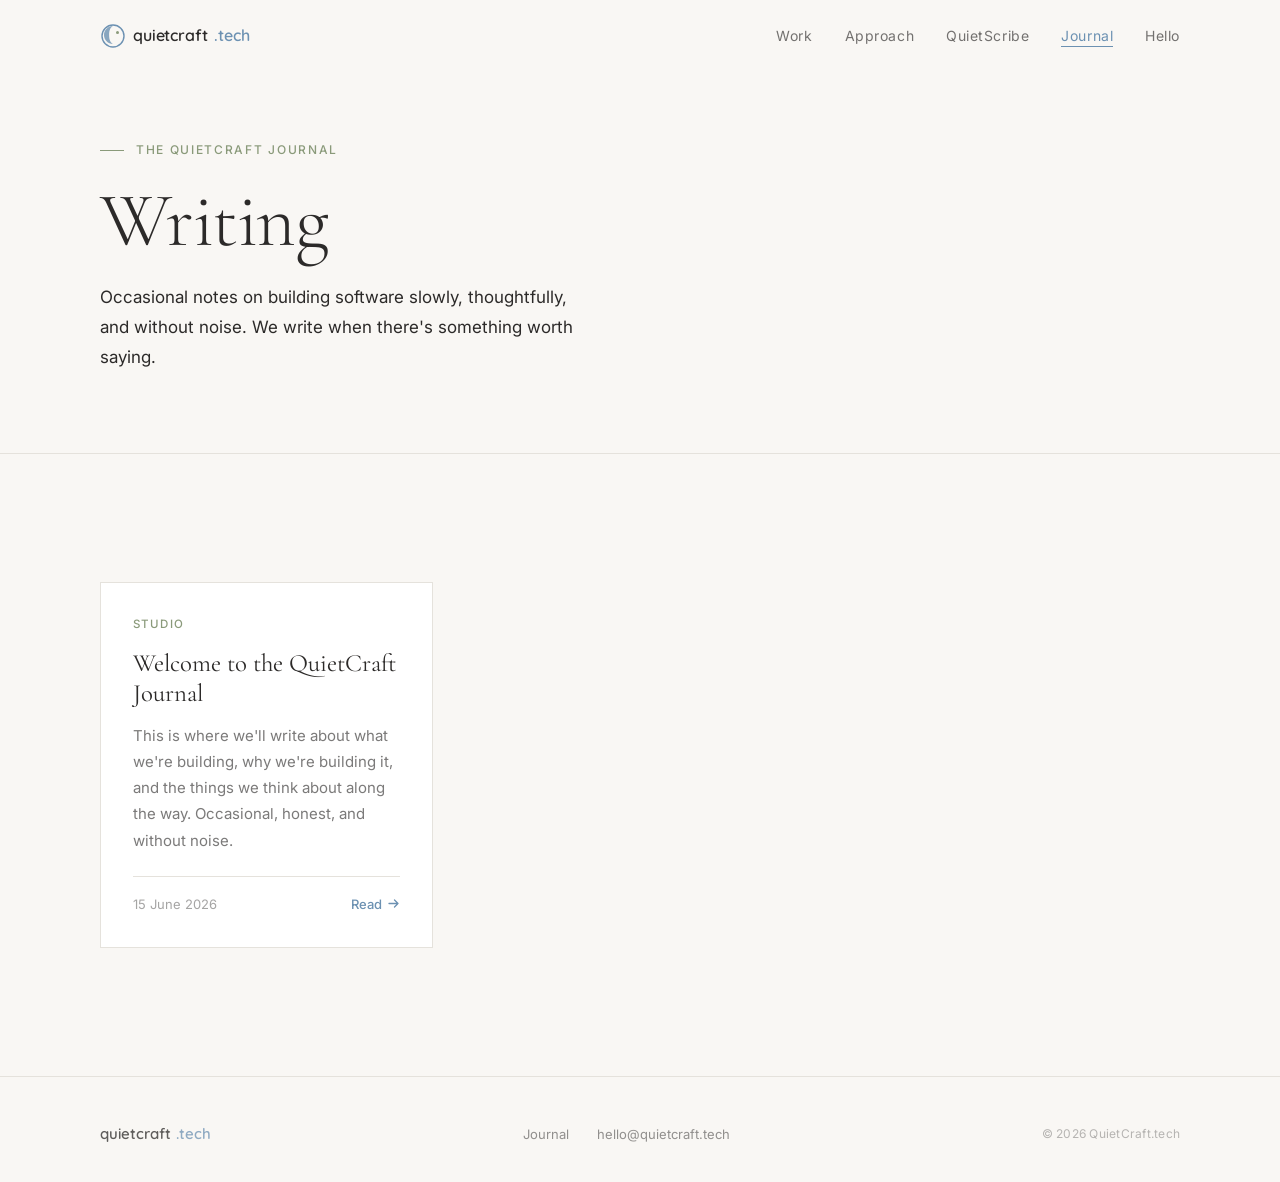
==== blog/index.html @ 8393d5da "Initial Commit Signed-off-by: Shafquat Mahbub <mahbub.shafquat@gmail.com>" ====
<!DOCTYPE html>
<html lang="en">
<head>
  <meta charset="UTF-8">
  <meta name="viewport" content="width=device-width, initial-scale=1.0">
  <title>Journal — QuietCraft.tech</title>
  <meta name="description" content="Occasional writing from QuietCraft — on software, craft, and building things quietly.">
  <meta name="theme-color" content="#F9F7F4">

  <!--
    ADDING A NEW POST — 3 steps:
    1. Copy blog/template.html  →  blog/posts/your-post-slug.html
    2. Fill in all the EDIT: markers inside that file
    3. Duplicate one of the .post-card <a> blocks below, update the
       href, title, date, tag, excerpt, and reading time
    Then commit + push — the GitHub Action deploys automatically.
  -->

  <link rel="stylesheet" href="../css/main.css">
  <link rel="stylesheet" href="../css/blog.css">
</head>
<body>

<a href="#main" class="skip-link">Skip to main content</a>

<!-- ══ NAV ═══════════════════════════════════════════ -->
<nav class="nav" id="nav" role="navigation" aria-label="Main navigation">
  <div class="container">
    <div class="nav-inner">
      <a href="../index.html" class="nav-logo" aria-label="QuietCraft.tech — home">
        <svg class="logo-icon" viewBox="0 0 26 26" fill="none" aria-hidden="true">
          <circle cx="13" cy="13" r="11" stroke="#6C91B2" stroke-width="1.4"/>
          <path d="M13 3C8.03 3 4 7.03 4 12S8.03 21 13 21C10.7 19.6 9.1 17.2 9.1 12C9.1 6.8 10.7 4.4 13 3Z"
                fill="#6C91B2" opacity="0.8"/>
          <circle cx="17.5" cy="9.5" r="1.5" fill="#8A9A7A"/>
        </svg>
        quietcraft<span class="logo-dot"> .tech</span>
      </a>
      <ul class="nav-links" role="list">
        <li><a href="../index.html#quietscribe">Work</a></li>
        <li><a href="../index.html#approach">Approach</a></li>
        <li><a href="../index.html#quietscribe">QuietScribe</a></li>
        <li><a href="index.html" class="active" aria-current="page">Journal</a></li>
        <li><a href="mailto:hello@quietcraft.tech">Hello</a></li>
      </ul>
      <button class="hamburger" id="hamburger"
              aria-label="Open navigation" aria-expanded="false">
        <span></span><span></span><span></span>
      </button>
    </div>
  </div>
</nav>

<div class="mobile-menu" id="mobile-menu"
     role="dialog" aria-label="Navigation menu" aria-modal="true">
  <a href="../index.html#quietscribe">Work</a>
  <a href="../index.html#approach">Approach</a>
  <a href="../index.html#quietscribe">QuietScribe</a>
  <a href="index.html">Journal</a>
  <a href="mailto:hello@quietcraft.tech">Hello</a>
</div>

<!-- ══ MAIN ═══════════════════════════════════════════ -->
<main id="main">

  <header class="blog-header">
    <div class="container">
      <p class="blog-kicker reveal">The QuietCraft Journal</p>
      <h1 class="blog-title reveal reveal-delay-1">Writing</h1>
      <p class="blog-desc reveal reveal-delay-2">
        Occasional notes on building software slowly, thoughtfully, and
        without noise. We write when there's something worth saying.
      </p>
    </div>
  </header>

  <section class="posts-section" aria-label="Journal posts">
    <div class="container">
      <div class="posts-grid">

        <!-- POST CARD — Welcome -->
        <a class="post-card reveal"
           href="posts/welcome-to-the-quietcraft-journal.html"
           aria-label="Read: Welcome to the QuietCraft Journal">
          <span class="post-card-tag">Studio</span>
          <h2 class="post-card-title">
            Welcome to the QuietCraft Journal
          </h2>
          <p class="post-card-excerpt">
            This is where we'll write about what we're building, why we're
            building it, and the things we think about along the way. Occasional,
            honest, and without noise.
          </p>
          <div class="post-card-footer">
            <span class="post-card-date">15 June 2026</span>
            <span class="post-card-read">
              Read
              <svg viewBox="0 0 13 13" fill="none" aria-hidden="true">
                <path d="M2 6.5H11M7.5 3L11 6.5L7.5 10"
                      stroke="currentColor" stroke-width="1.3" stroke-linecap="round" stroke-linejoin="round"/>
              </svg>
            </span>
          </div>
        </a>

        <!-- Add new post cards above this line, newest first -->

        <!-- Empty state — visible only when there are no post cards above -->
        <p class="posts-empty">
          Nothing written yet — check back soon.
        </p>

      </div>
    </div>
  </section>

</main>

<!-- ══ FOOTER ══════════════════════════════════════════ -->
<footer class="footer" role="contentinfo">
  <div class="container">
    <div class="footer-inner">
      <a href="../index.html" class="footer-logo" aria-label="QuietCraft.tech home">
        quietcraft<span class="logo-dot"> .tech</span>
      </a>
      <nav class="footer-links" aria-label="Footer navigation">
        <a href="index.html">Journal</a>
        <a href="mailto:hello@quietcraft.tech">hello@quietcraft.tech</a>
      </nav>
      <p class="footer-copy">© 2026 QuietCraft.tech</p>
    </div>
  </div>
</footer>

<script>
  const nav = document.getElementById('nav');
  window.addEventListener('scroll', () => {
    nav.classList.toggle('scrolled', window.scrollY > 40);
  }, { passive: true });

  const hamburger = document.getElementById('hamburger');
  const mobileMenu = document.getElementById('mobile-menu');
  hamburger.addEventListener('click', () => {
    const open = mobileMenu.classList.toggle('open');
    hamburger.classList.toggle('open', open);
    hamburger.setAttribute('aria-expanded', open);
    document.body.style.overflow = open ? 'hidden' : '';
  });
  mobileMenu.querySelectorAll('a').forEach(link => {
    link.addEventListener('click', () => {
      mobileMenu.classList.remove('open');
      hamburger.classList.remove('open');
      hamburger.setAttribute('aria-expanded', 'false');
      document.body.style.overflow = '';
    });
  });

  const revealObserver = new IntersectionObserver(entries => {
    entries.forEach(e => {
      if (e.isIntersecting) { e.target.classList.add('visible'); revealObserver.unobserve(e.target); }
    });
  }, { threshold: 0.1 });
  document.querySelectorAll('.reveal').forEach(el => revealObserver.observe(el));
  document.querySelectorAll('.blog-header .reveal').forEach((el, i) => {
    setTimeout(() => el.classList.add('visible'), 80 + i * 100);
  });
</script>

</body>
</html>
---- css/main.css ----
/*
  main.css — QuietCraft.tech shared styles
  Covers: fonts, variables, reset, nav, footer, buttons, utilities, animations.
  Loaded by every page on the site.
*/

@import url('https://fonts.googleapis.com/css2?family=Cormorant+Garamond:ital,wght@0,300;0,400;0,500;0,600;1,300;1,400;1,500&family=Quicksand:wght@400;500;600&family=Inter:wght@300;400;500&display=swap');

/* ── Variables ─────────────────────────────────── */
:root {
  --bg:           #F9F7F4;
  --text:         #2C2A29;
  --accent-blue:  #6C91B2;
  --accent-green: #8A9A7A;
  --hover:        #AFA9A0;
  --border:       #E5E2DC;
  --max-width:    1200px;
  --section-pad:  clamp(80px, 10vw, 140px);
  --font-head:    'Cormorant Garamond', 'Palatino Linotype', Georgia, serif;
  --font-body:    'Inter', -apple-system, BlinkMacSystemFont, sans-serif;
  --font-logo:    'Quicksand', 'Gill Sans', sans-serif;
}

/* ── Reset ─────────────────────────────────────── */
*, *::before, *::after { box-sizing: border-box; margin: 0; padding: 0; }

html {
  scroll-behavior: smooth;
  font-size: 16px;
}

@media (prefers-reduced-motion: reduce) {
  html { scroll-behavior: auto; }
  *, *::before, *::after {
    animation-duration: 0.01ms !important;
    animation-iteration-count: 1 !important;
    transition-duration: 0.01ms !important;
  }
}

body {
  background-color: var(--bg);
  color: var(--text);
  font-family: var(--font-body);
  font-weight: 400;
  line-height: 1.7;
  -webkit-font-smoothing: antialiased;
  -moz-osx-font-smoothing: grayscale;
  overflow-x: hidden;
}

a    { color: inherit; text-decoration: none; }
ul   { list-style: none; }
img, svg { display: block; max-width: 100%; }

/* ── Layout ────────────────────────────────────── */
.container {
  max-width: var(--max-width);
  margin: 0 auto;
  padding: 0 clamp(20px, 5vw, 60px);
}

.section-divider {
  width: 100%;
  height: 1px;
  background: var(--border);
}

.section-label {
  font-family: var(--font-body);
  font-size: 0.75rem;
  font-weight: 500;
  letter-spacing: 0.14em;
  text-transform: uppercase;
  color: var(--hover);
  margin-bottom: 56px;
  display: flex;
  align-items: center;
  gap: 16px;
}
.section-label::after {
  content: '';
  flex: 1;
  height: 1px;
  background: var(--border);
  max-width: 120px;
}

/* ── Accessibility ─────────────────────────────── */
.skip-link {
  position: absolute;
  top: -100%;
  left: 20px;
  background: var(--text);
  color: var(--bg);
  padding: 8px 16px;
  font-size: 0.875rem;
  z-index: 10000;
  transition: top 0.2s;
}
.skip-link:focus { top: 0; }

.sr-only {
  position: absolute;
  width: 1px;
  height: 1px;
  padding: 0;
  margin: -1px;
  overflow: hidden;
  clip: rect(0,0,0,0);
  white-space: nowrap;
  border: 0;
}

:focus-visible { outline: 2px solid var(--accent-blue); outline-offset: 3px; }

/* ── Scroll reveal ─────────────────────────────── */
.reveal {
  opacity: 0;
  transform: translateY(28px);
  transition: opacity 0.75s cubic-bezier(0.16, 1, 0.3, 1),
              transform 0.75s cubic-bezier(0.16, 1, 0.3, 1);
}
.reveal.visible         { opacity: 1; transform: translateY(0); }
.reveal-delay-1         { transition-delay: 0.1s; }
.reveal-delay-2         { transition-delay: 0.2s; }
.reveal-delay-3         { transition-delay: 0.32s; }
.reveal-delay-4         { transition-delay: 0.45s; }

/* ── Buttons ───────────────────────────────────── */
.btn-outline {
  display: inline-flex;
  align-items: center;
  gap: 10px;
  font-family: var(--font-body);
  font-size: 0.9375rem;
  font-weight: 500;
  letter-spacing: 0.02em;
  color: var(--text);
  border: 1.5px solid var(--border);
  padding: 13px 28px;
  background: transparent;
  cursor: pointer;
  transition: border-color 0.3s, background 0.3s, color 0.3s, box-shadow 0.3s;
  text-decoration: none;
}
.btn-outline:hover {
  border-color: var(--accent-blue);
  background: var(--accent-blue);
  color: white;
  box-shadow: 0 4px 20px rgba(108, 145, 178, 0.25);
}
.btn-outline svg { width: 16px; height: 16px; display: inline; transition: transform 0.3s; }
.btn-outline:hover svg { transform: translateX(4px); }

/* ── Navigation ────────────────────────────────── */
.nav {
  position: fixed;
  top: 0; left: 0; right: 0;
  z-index: 1000;
  padding: 22px 0;
  transition: background 0.4s ease, padding 0.4s ease, box-shadow 0.4s ease;
}
.nav.scrolled {
  background: rgba(249, 247, 244, 0.93);
  backdrop-filter: blur(14px);
  -webkit-backdrop-filter: blur(14px);
  padding: 14px 0;
  box-shadow: 0 1px 0 var(--border);
}
.nav-inner {
  display: flex;
  align-items: center;
  justify-content: space-between;
}
.nav-logo {
  font-family: var(--font-logo);
  font-weight: 600;
  font-size: 1rem;
  letter-spacing: -0.01em;
  color: var(--text);
  display: flex;
  align-items: center;
  gap: 7px;
  text-decoration: none;
}
.nav-logo .logo-icon   { width: 26px; height: 26px; flex-shrink: 0; }
.nav-logo .logo-dot    { color: var(--accent-blue); }

.nav-links {
  display: flex;
  align-items: center;
  gap: 32px;
}
.nav-links a {
  font-size: 0.875rem;
  font-weight: 400;
  letter-spacing: 0.04em;
  color: var(--text);
  opacity: 0.65;
  transition: opacity 0.25s, color 0.25s;
  position: relative;
  text-decoration: none;
}
.nav-links a::after {
  content: '';
  position: absolute;
  bottom: -3px; left: 0;
  width: 0; height: 1px;
  background: var(--accent-blue);
  transition: width 0.3s ease;
}
.nav-links a:hover,
.nav-links a.active     { opacity: 1; color: var(--accent-blue); }
.nav-links a:hover::after,
.nav-links a.active::after { width: 100%; }

/* Hamburger */
.hamburger {
  display: none;
  flex-direction: column;
  gap: 5px;
  cursor: pointer;
  background: none;
  border: none;
  padding: 4px;
}
.hamburger span {
  display: block;
  width: 22px;
  height: 1.5px;
  background: var(--text);
  transition: transform 0.3s ease, opacity 0.3s ease;
  transform-origin: center;
}
.hamburger.open span:nth-child(1) { transform: translateY(6.5px) rotate(45deg); }
.hamburger.open span:nth-child(2) { opacity: 0; }
.hamburger.open span:nth-child(3) { transform: translateY(-6.5px) rotate(-45deg); }

/* Mobile drawer */
.mobile-menu {
  display: none;
  position: fixed;
  inset: 0;
  background: var(--bg);
  z-index: 999;
  flex-direction: column;
  align-items: center;
  justify-content: center;
  gap: 36px;
  opacity: 0;
  pointer-events: none;
  transition: opacity 0.3s ease;
}
.mobile-menu.open { opacity: 1; pointer-events: all; }
.mobile-menu a {
  font-family: var(--font-head);
  font-size: 2.6rem;
  font-weight: 300;
  letter-spacing: 0.01em;
  color: var(--text);
  opacity: 0.8;
  transition: color 0.2s, opacity 0.2s;
  text-decoration: none;
}
.mobile-menu a:hover { color: var(--accent-blue); opacity: 1; }

@media (max-width: 768px) {
  .nav-links  { display: none; }
  .hamburger  { display: flex; }
  .mobile-menu { display: flex; }
}

/* ── Footer ────────────────────────────────────── */
.footer {
  border-top: 1px solid var(--border);
  padding: 44px 0 36px;
}
.footer-inner {
  display: flex;
  align-items: center;
  justify-content: space-between;
  gap: 24px;
  flex-wrap: wrap;
}
.footer-logo {
  font-family: var(--font-logo);
  font-weight: 600;
  font-size: 0.9375rem;
  color: var(--text);
  opacity: 0.75;
  text-decoration: none;
  display: flex;
  align-items: center;
  gap: 5px;
}
.footer-logo .logo-dot { color: var(--accent-blue); opacity: 1; }
.footer-links { display: flex; gap: 28px; align-items: center; flex-wrap: wrap; }
.footer-links a {
  font-size: 0.8125rem;
  color: var(--text);
  opacity: 0.5;
  transition: opacity 0.25s, color 0.25s;
  text-decoration: none;
}
.footer-links a:hover { opacity: 1; color: var(--accent-blue); }
.footer-copy {
  font-size: 0.75rem;
  color: var(--text);
  opacity: 0.32;
  letter-spacing: 0.02em;
}

@media (max-width: 640px) {
  .footer-inner { flex-direction: column; align-items: flex-start; gap: 16px; }
}
---- css/blog.css ----
/*
  blog.css — QuietCraft.tech journal styles
  Loaded by blog/index.html, blog/template.html, and all blog/posts/*.html pages.
  Requires main.css to be loaded first.
*/

/* ── Blog index header ─────────────────────────── */
.blog-header {
  padding-top: 140px;
  padding-bottom: 80px;
  border-bottom: 1px solid var(--border);
}
.blog-kicker {
  font-size: 0.75rem;
  font-weight: 500;
  letter-spacing: 0.14em;
  text-transform: uppercase;
  color: var(--accent-green);
  margin-bottom: 20px;
  display: flex;
  align-items: center;
  gap: 12px;
}
.blog-kicker::before {
  content: '';
  display: block;
  width: 24px;
  height: 1px;
  background: var(--accent-green);
}
.blog-title {
  font-family: var(--font-head);
  font-size: clamp(2.8rem, 6vw, 5rem);
  font-weight: 300;
  letter-spacing: -0.02em;
  line-height: 1.08;
  margin-bottom: 20px;
}
.blog-desc {
  font-size: 1.0625rem;
  line-height: 1.75;
  opacity: 0.62;
  max-width: 480px;
}

/* ── Posts grid ────────────────────────────────── */
.posts-section { padding: var(--section-pad) 0; }
.posts-grid {
  display: grid;
  grid-template-columns: repeat(auto-fill, minmax(320px, 1fr));
  gap: 40px;
}

.post-card {
  display: flex;
  flex-direction: column;
  gap: 14px;
  padding: 32px;
  border: 1px solid var(--border);
  background: white;
  transition: box-shadow 0.35s ease, transform 0.35s ease;
  text-decoration: none;
  color: inherit;
}
.post-card:hover {
  box-shadow: 0 6px 32px rgba(0,0,0,0.07);
  transform: translateY(-3px);
}

.post-card-tag {
  font-size: 0.7188rem;
  font-weight: 500;
  letter-spacing: 0.1em;
  text-transform: uppercase;
  color: var(--accent-green);
}
.post-card-title {
  font-family: var(--font-head);
  font-size: 1.55rem;
  font-weight: 400;
  line-height: 1.22;
  color: var(--text);
}
.post-card-excerpt {
  font-size: 0.9375rem;
  line-height: 1.75;
  opacity: 0.62;
  flex: 1;
}
.post-card-footer {
  display: flex;
  align-items: center;
  justify-content: space-between;
  margin-top: 8px;
  padding-top: 16px;
  border-top: 1px solid var(--border);
  font-size: 0.8125rem;
}
.post-card-date { opacity: 0.42; }
.post-card-read {
  color: var(--accent-blue);
  font-weight: 500;
  display: flex;
  align-items: center;
  gap: 5px;
  opacity: 1;
}
.post-card-read svg { width: 13px; height: 13px; transition: transform 0.25s; }
.post-card:hover .post-card-read svg { transform: translateX(3px); }

/* Empty state — shown via :has() when no .post-card siblings exist */
.posts-empty {
  display: none;
  grid-column: 1 / -1;
  text-align: center;
  padding: 80px 0;
  font-family: var(--font-head);
  font-size: 1.5rem;
  font-style: italic;
  opacity: 0.35;
}
.posts-grid:not(:has(.post-card)) .posts-empty {
  display: block;
}

@media (max-width: 640px) {
  .posts-grid { grid-template-columns: 1fr; gap: 24px; }
}

/* ── Article layout ────────────────────────────── */
.article-wrap {
  padding-top: 130px;
  padding-bottom: var(--section-pad);
}

/* Back link */
.article-back {
  display: inline-flex;
  align-items: center;
  gap: 8px;
  font-size: 0.875rem;
  color: var(--text);
  opacity: 0.48;
  margin-bottom: 56px;
  transition: opacity 0.2s, color 0.2s;
  text-decoration: none;
}
.article-back:hover { opacity: 1; color: var(--accent-blue); }
.article-back svg   { width: 14px; height: 14px; }

/* Header */
.article-header { margin-bottom: 60px; max-width: 820px; }
.article-tag {
  display: inline-block;
  font-size: 0.75rem;
  font-weight: 500;
  letter-spacing: 0.1em;
  text-transform: uppercase;
  color: var(--accent-green);
  margin-bottom: 18px;
}
.article-title {
  font-family: var(--font-head);
  font-size: clamp(2.2rem, 5vw, 4rem);
  font-weight: 300;
  line-height: 1.1;
  letter-spacing: -0.01em;
  margin-bottom: 24px;
}
.article-meta {
  display: flex;
  align-items: center;
  gap: 16px;
  font-size: 0.875rem;
  color: var(--text);
  opacity: 0.45;
  flex-wrap: wrap;
}
.meta-dot {
  width: 3px;
  height: 3px;
  border-radius: 50%;
  background: currentColor;
  opacity: 0.5;
}

.article-rule {
  height: 1px;
  background: var(--border);
  margin: 40px 0;
  max-width: 820px;
}

/* Body prose */
.article-body {
  max-width: 680px;
  font-size: 1.0625rem;
  line-height: 1.85;
}
.article-body > * + * { margin-top: 1.55em; }

.article-body p          { }
.article-body h2 {
  font-family: var(--font-head);
  font-size: 1.8rem;
  font-weight: 400;
  line-height: 1.18;
  letter-spacing: -0.01em;
  margin-top: 2.5em;
  margin-bottom: -0.5em;
}
.article-body h3 {
  font-family: var(--font-head);
  font-size: 1.35rem;
  font-weight: 400;
  line-height: 1.25;
  margin-top: 2em;
  margin-bottom: -0.6em;
}
.article-body a {
  color: var(--accent-blue);
  text-decoration: underline;
  text-underline-offset: 3px;
  text-decoration-thickness: 1px;
  transition: color 0.2s;
}
.article-body a:hover { color: #5a7d9e; }

.article-body ul,
.article-body ol {
  padding-left: 1.5em;
  list-style: revert;
}
.article-body li + li { margin-top: 0.5em; }

.article-body hr {
  border: none;
  height: 1px;
  background: var(--border);
  margin: 3em 0;
}
.article-body strong { font-weight: 600; }
.article-body em     { font-style: italic; }

.article-body img {
  max-width: 100%;
  height: auto;
  border: 1px solid var(--border);
}

/* Pull quote */
.article-body blockquote {
  margin: 0.5em 0;
  padding: 24px 32px;
  border-left: 2px solid var(--accent-blue);
  background: rgba(108, 145, 178, 0.05);
  font-family: var(--font-head);
  font-size: 1.3rem;
  font-style: italic;
  font-weight: 300;
  line-height: 1.5;
}
.article-body blockquote > * + * { margin-top: 0; }

/* Inline code */
.article-body code {
  font-family: 'Courier New', Courier, monospace;
  font-size: 0.875em;
  background: rgba(0,0,0,0.04);
  padding: 0.15em 0.4em;
  border: 1px solid var(--border);
}
/* Code blocks */
.article-body pre {
  background: var(--text);
  color: #f0ede8;
  padding: 24px;
  overflow-x: auto;
  font-size: 0.875rem;
  line-height: 1.65;
}
.article-body pre code {
  background: none;
  border: none;
  padding: 0;
  font-size: inherit;
  color: inherit;
}

/* ── Article footer ────────────────────────────── */
.article-footer {
  max-width: 680px;
  margin-top: 80px;
  padding-top: 40px;
  border-top: 1px solid var(--border);
}
.article-footer-label {
  font-size: 0.75rem;
  font-weight: 500;
  letter-spacing: 0.1em;
  text-transform: uppercase;
  color: var(--hover);
  margin-bottom: 12px;
}
.article-author {
  font-size: 0.9375rem;
  line-height: 1.7;
  opacity: 0.62;
}
.article-author strong {
  display: block;
  font-weight: 500;
  font-size: 1rem;
  color: var(--text);
  opacity: 1;
  margin-bottom: 2px;
}

/* ── Post nav (prev / next) ────────────────────── */
.post-nav {
  display: flex;
  gap: 24px;
  margin-top: 56px;
  padding-top: 40px;
  border-top: 1px solid var(--border);
  max-width: 680px;
}
.post-nav-prev { margin-right: auto; }
.post-nav-next { margin-left: auto; text-align: right; }

.post-nav a {
  display: flex;
  flex-direction: column;
  gap: 6px;
  max-width: 280px;
  opacity: 0.55;
  transition: opacity 0.2s;
  text-decoration: none;
}
.post-nav a:hover  { opacity: 1; }
.post-nav-label {
  font-size: 0.75rem;
  font-weight: 500;
  letter-spacing: 0.08em;
  text-transform: uppercase;
  color: var(--hover);
}
.post-nav-title {
  font-family: var(--font-head);
  font-size: 1.1rem;
  line-height: 1.3;
  color: var(--text);
}

@media (max-width: 640px) {
  .post-nav          { flex-direction: column; }
  .post-nav-next     { text-align: left; margin-left: 0; }
  .article-title     { font-size: 2rem; }
  .article-body      { font-size: 1rem; }
}
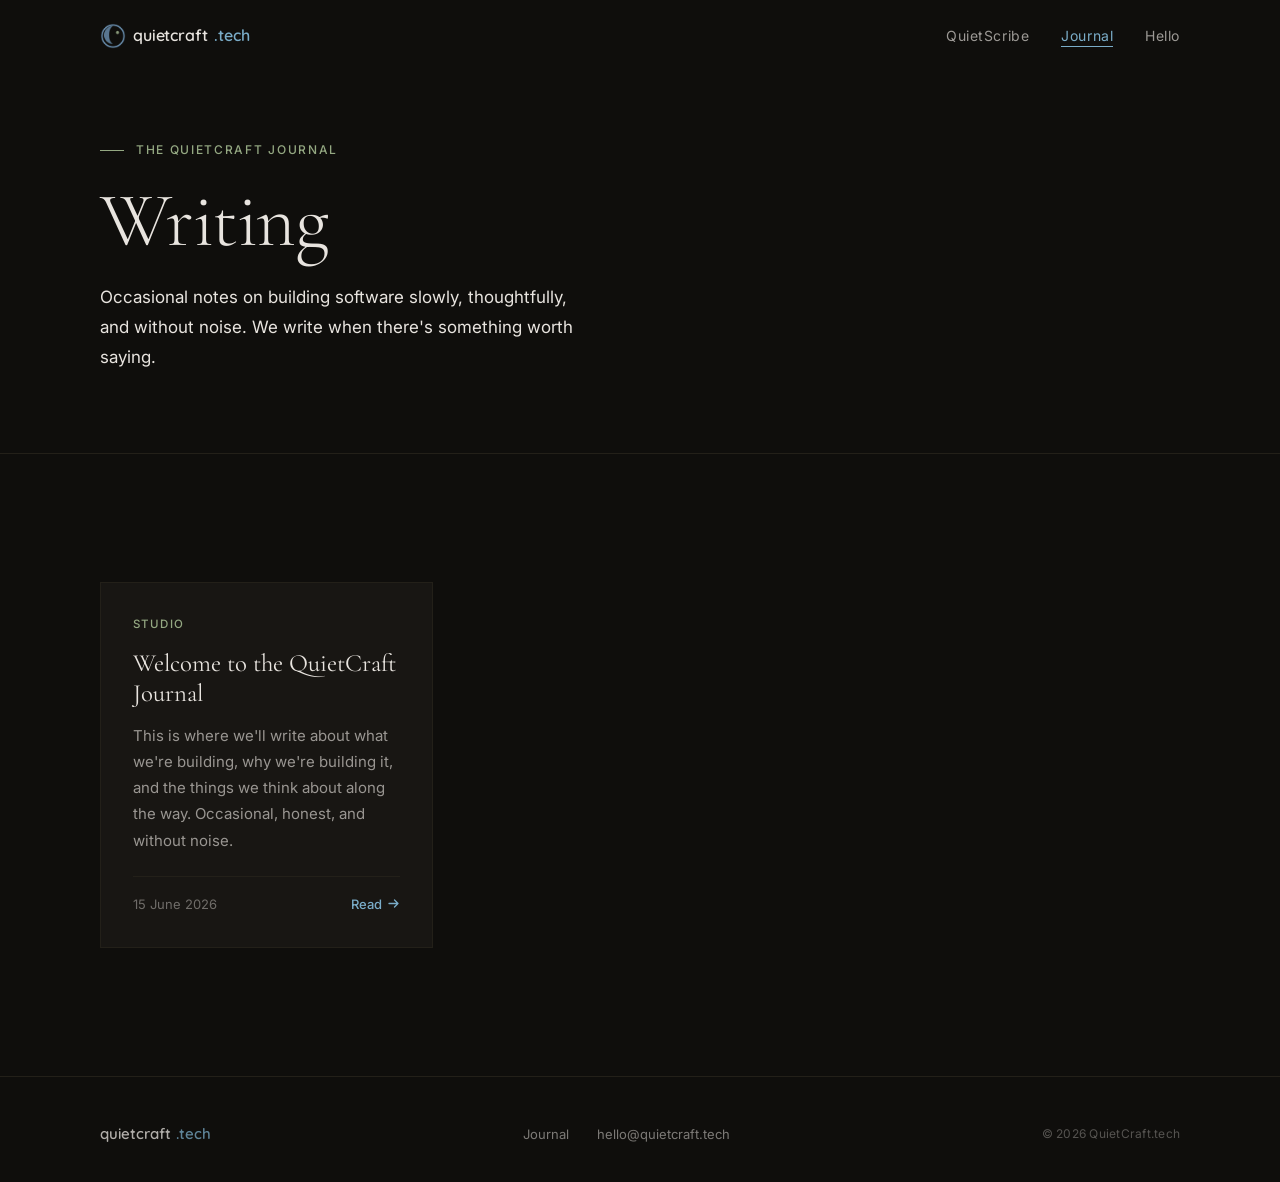
==== commit 86224876: "Align blog pages with dark-first theme Flipped main.css and blog.css to always-dark (matching the ne" ====
--- a/blog/index.html
+++ b/blog/index.html
@@ -5,7 +5,8 @@
   <meta name="viewport" content="width=device-width, initial-scale=1.0">
   <title>Journal — QuietCraft.tech</title>
   <meta name="description" content="Occasional writing from QuietCraft — on software, craft, and building things quietly.">
-  <meta name="theme-color" content="#F9F7F4">
+  <meta name="theme-color" content="#0F0E0C">
+  <meta name="color-scheme" content="dark">
 
   <!--
     ADDING A NEW POST — 3 steps:
@@ -28,17 +29,10 @@
   <div class="container">
     <div class="nav-inner">
       <a href="../index.html" class="nav-logo" aria-label="QuietCraft.tech — home">
-        <svg class="logo-icon" viewBox="0 0 26 26" fill="none" aria-hidden="true">
-          <circle cx="13" cy="13" r="11" stroke="#6C91B2" stroke-width="1.4"/>
-          <path d="M13 3C8.03 3 4 7.03 4 12S8.03 21 13 21C10.7 19.6 9.1 17.2 9.1 12C9.1 6.8 10.7 4.4 13 3Z"
-                fill="#6C91B2" opacity="0.8"/>
-          <circle cx="17.5" cy="9.5" r="1.5" fill="#8A9A7A"/>
-        </svg>
+        <img src="../assets/logo/logo-icon.png" alt="" width="26" height="26">
         quietcraft<span class="logo-dot"> .tech</span>
       </a>
       <ul class="nav-links" role="list">
-        <li><a href="../index.html#quietscribe">Work</a></li>
-        <li><a href="../index.html#approach">Approach</a></li>
         <li><a href="../index.html#quietscribe">QuietScribe</a></li>
         <li><a href="index.html" class="active" aria-current="page">Journal</a></li>
         <li><a href="mailto:hello@quietcraft.tech">Hello</a></li>
@@ -53,8 +47,6 @@
 
 <div class="mobile-menu" id="mobile-menu"
      role="dialog" aria-label="Navigation menu" aria-modal="true">
-  <a href="../index.html#quietscribe">Work</a>
-  <a href="../index.html#approach">Approach</a>
   <a href="../index.html#quietscribe">QuietScribe</a>
   <a href="index.html">Journal</a>
   <a href="mailto:hello@quietcraft.tech">Hello</a>
--- a/css/main.css
+++ b/css/main.css
@@ -8,12 +8,14 @@
 
 /* ── Variables ─────────────────────────────────── */
 :root {
-  --bg:           #F9F7F4;
-  --text:         #2C2A29;
-  --accent-blue:  #6C91B2;
-  --accent-green: #8A9A7A;
-  --hover:        #AFA9A0;
-  --border:       #E5E2DC;
+  color-scheme:   dark;
+  --bg:           #0F0E0C;
+  --surface:      #181613;
+  --text:         #E8E4DF;
+  --accent-blue:  #7AACC8;
+  --accent-green: #94A882;
+  --hover:        #7A756F;
+  --border:       #232019;
   --max-width:    1200px;
   --section-pad:  clamp(80px, 10vw, 140px);
   --font-head:    'Cormorant Garamond', 'Palatino Linotype', Georgia, serif;
@@ -162,9 +164,9 @@
   transition: background 0.4s ease, padding 0.4s ease, box-shadow 0.4s ease;
 }
 .nav.scrolled {
-  background: rgba(249, 247, 244, 0.93);
-  backdrop-filter: blur(14px);
-  -webkit-backdrop-filter: blur(14px);
+  background: rgba(15, 14, 12, 0.92);
+  backdrop-filter: blur(18px);
+  -webkit-backdrop-filter: blur(18px);
   padding: 14px 0;
   box-shadow: 0 1px 0 var(--border);
 }
@@ -186,6 +188,11 @@
 }
 .nav-logo .logo-icon   { width: 26px; height: 26px; flex-shrink: 0; }
 .nav-logo .logo-dot    { color: var(--accent-blue); }
+
+/* Logo SVG — CSS props override SVG presentation attrs; inherit dark-mode vars */
+.logo-icon > circle:first-child { stroke: var(--accent-blue); }
+.logo-icon > path               { fill:   var(--accent-blue); }
+.logo-icon > circle:last-child  { fill:   var(--accent-green); }
 
 .nav-links {
   display: flex;
@@ -314,3 +321,6 @@
 @media (max-width: 640px) {
   .footer-inner { flex-direction: column; align-items: flex-start; gap: 16px; }
 }
+
+/* nav-logo img sizing (used on blog pages) */
+.nav-logo img { width: 26px; height: 26px; object-fit: contain; }
--- a/css/blog.css
+++ b/css/blog.css
@@ -57,13 +57,13 @@
   gap: 14px;
   padding: 32px;
   border: 1px solid var(--border);
-  background: white;
+  background: var(--surface);
   transition: box-shadow 0.35s ease, transform 0.35s ease;
   text-decoration: none;
   color: inherit;
 }
 .post-card:hover {
-  box-shadow: 0 6px 32px rgba(0,0,0,0.07);
+  box-shadow: 0 6px 32px rgba(0,0,0,0.4);
   transform: translateY(-3px);
 }
 
@@ -253,7 +253,7 @@
   margin: 0.5em 0;
   padding: 24px 32px;
   border-left: 2px solid var(--accent-blue);
-  background: rgba(108, 145, 178, 0.05);
+  background: rgba(122, 172, 200, 0.08);
   font-family: var(--font-head);
   font-size: 1.3rem;
   font-style: italic;
@@ -266,14 +266,14 @@
 .article-body code {
   font-family: 'Courier New', Courier, monospace;
   font-size: 0.875em;
-  background: rgba(0,0,0,0.04);
+  background: var(--border);
   padding: 0.15em 0.4em;
   border: 1px solid var(--border);
 }
-/* Code blocks */
+/* Code blocks — fixed dark bg works in both modes */
 .article-body pre {
-  background: var(--text);
-  color: #f0ede8;
+  background: #1A1816;
+  color: #D8D3CC;
   padding: 24px;
   overflow-x: auto;
   font-size: 0.875rem;
@@ -358,3 +358,4 @@
   .article-title     { font-size: 2rem; }
   .article-body      { font-size: 1rem; }
 }
+
